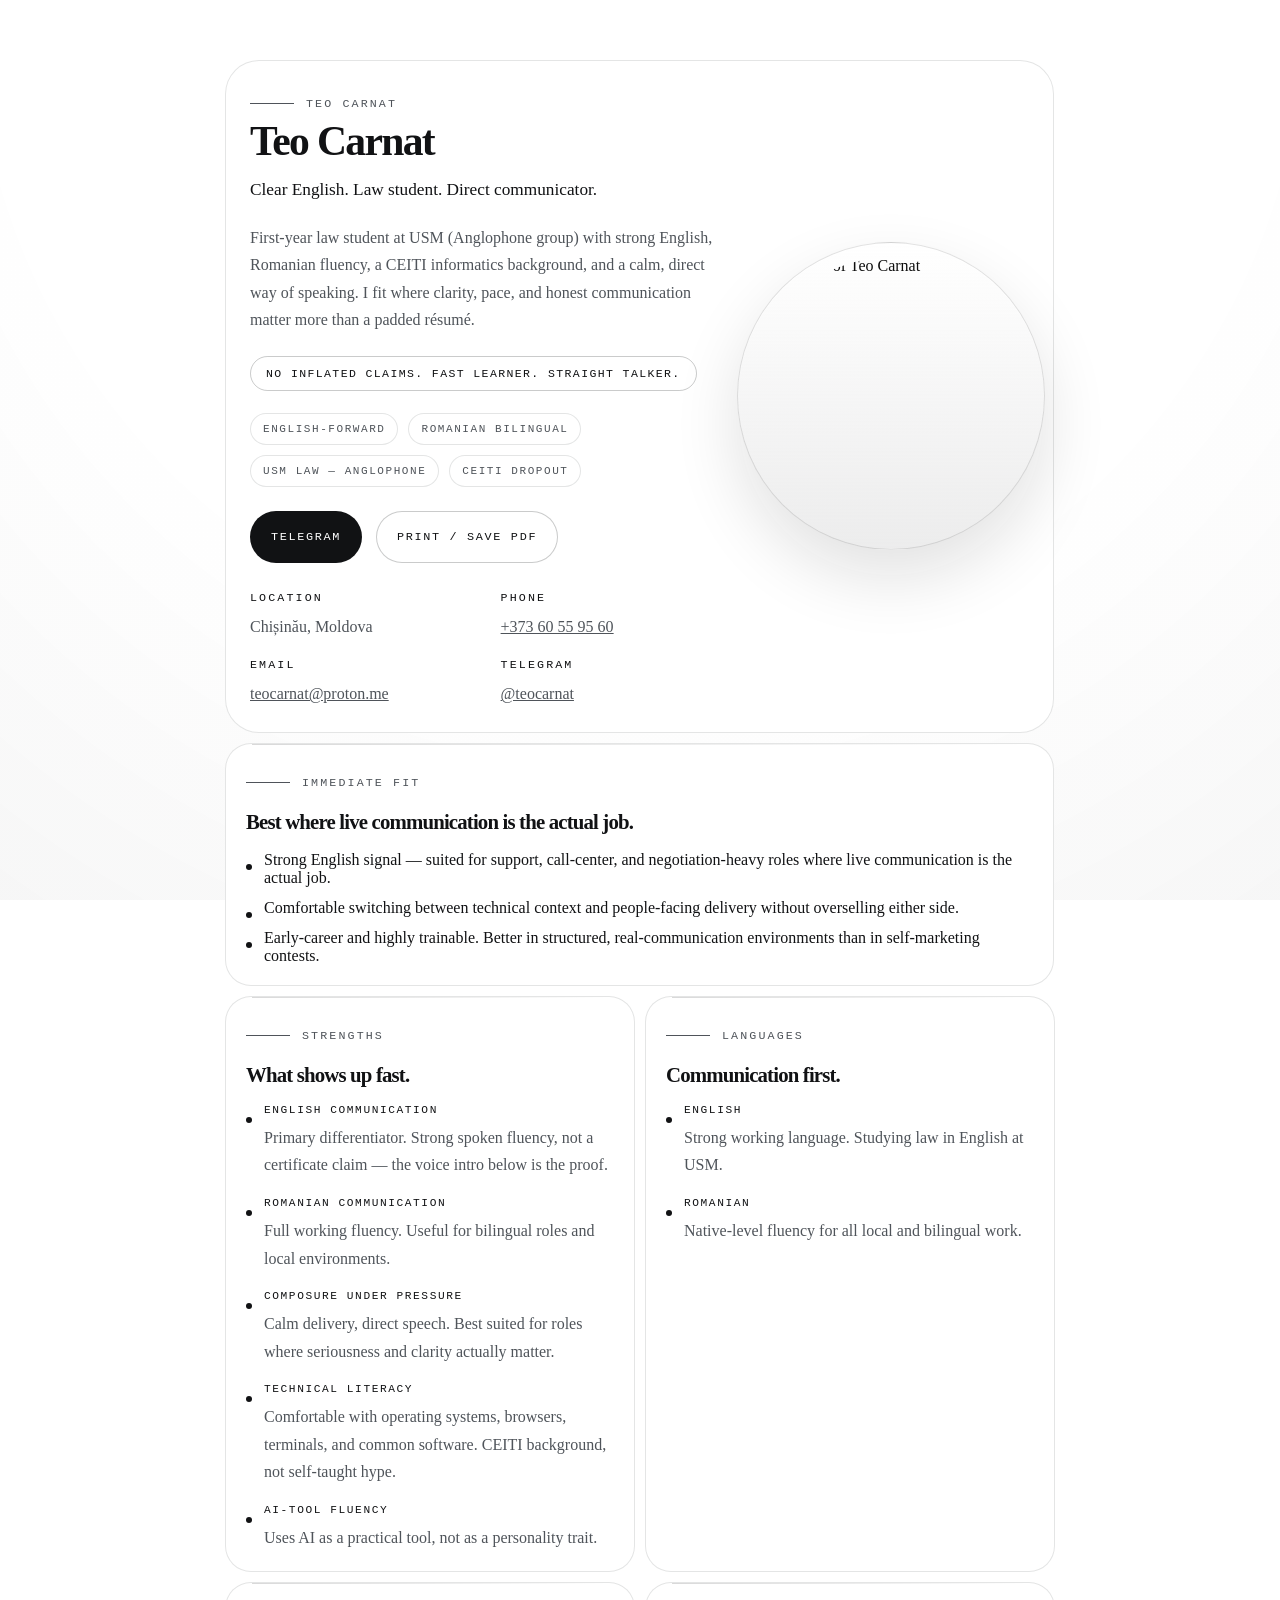
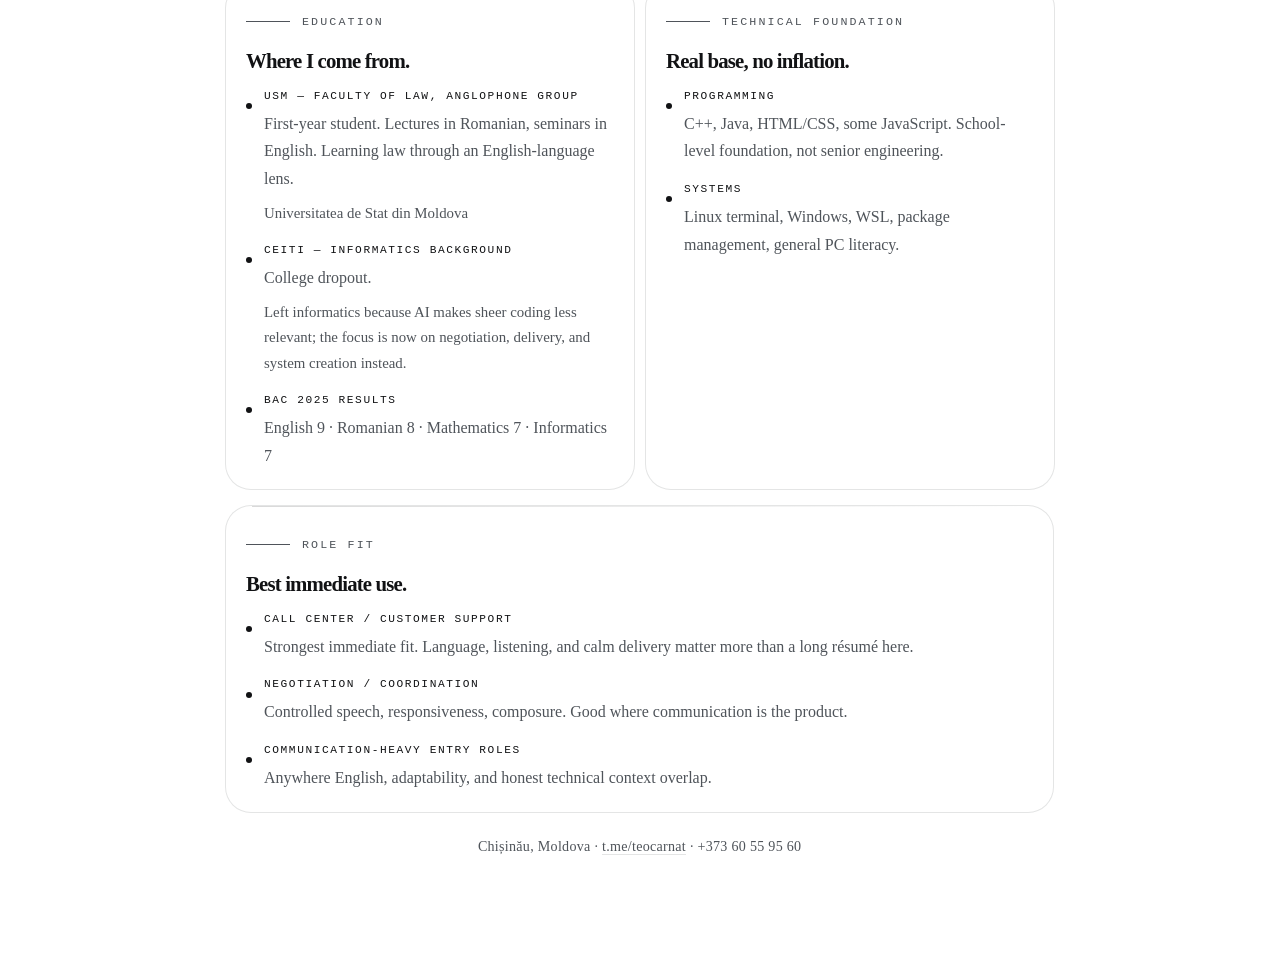
==== print/index.html @ 66cc6f79 "Add files via upload" ====
<!DOCTYPE html><html lang="en" class="print-root"> <head><meta charset="utf-8"><meta name="viewport" content="width=device-width, initial-scale=1"><title>Teo Carnat | Print CV</title><meta name="description" content="First-year law student at USM (Anglophone group) with strong English, Romanian fluency, a CEITI informatics background, and a calm, direct way of speaking. I fit where clarity, pace, and honest communication matter more than a padded résumé."><meta name="theme-color" content="#0d0d0f"><link rel="stylesheet" href="/_astro/profile.B4jNRT82.css"></head> <body class="print-mode">  <main class="page-shell page-shell-print"> <!-- ═══════════════════ HERO ═══════════════════ --> <section class="hero-card" data-reveal> <div class="hero-copy"> <p class="eyebrow">Teo Carnat</p> <h1>Teo Carnat</h1> <p class="hero-role">Clear English. Law student. Direct communicator.</p> <p class="hero-summary">First-year law student at USM (Anglophone group) with strong English, Romanian fluency, a CEITI informatics background, and a calm, direct way of speaking. I fit where clarity, pace, and honest communication matter more than a padded résumé.</p> <p class="attitude-line">No inflated claims. Fast learner. Straight talker.</p> <ul class="signal-strip" aria-label="Profile signals"> <li class="signal-chip">English-forward</li><li class="signal-chip">Romanian bilingual</li><li class="signal-chip">USM Law — Anglophone</li><li class="signal-chip">CEITI dropout</li> </ul> <div class="hero-actions no-print"> <a class="button button-solid" href="https://t.me/teocarnat" target="_blank" rel="noopener noreferrer">Telegram</a> <a class="button button-ghost" href="/print">Print / Save PDF</a> </div> <dl class="identity-grid"> <div> <dt>Location</dt> <dd>Chișinău, Moldova</dd> </div> <div> <dt>Phone</dt> <dd><a href="tel:+37360559560">+373 60 55 95 60</a></dd> </div> <div> <dt>Email</dt> <dd><a href="mailto:teocarnat@proton.me">teocarnat@proton.me</a></dd> </div> <div> <dt>Telegram</dt> <dd><a href="https://t.me/teocarnat" target="_blank" rel="noopener noreferrer">@teocarnat</a></dd> </div> </dl> </div> <div class="portrait-column"> <div class="portrait-ring"> <img src="" alt="Headshot of Teo Carnat" class="portrait-image"> </div> </div> </section> <!-- ═══════════════════ IMMEDIATE FIT ═══════════════════ --> <section class="panel-grid panel-grid-primary"> <article class="panel panel-wide" data-reveal> <p class="section-kicker">Immediate Fit</p> <h2>Best where live communication is the actual job.</h2> <ul class="bullet-list"> <li>Strong English signal — suited for support, call-center, and negotiation-heavy roles where live communication is the actual job.</li><li>Comfortable switching between technical context and people-facing delivery without overselling either side.</li><li>Early-career and highly trainable. Better in structured, real-communication environments than in self-marketing contests.</li> </ul> </article> </section> <!-- ═══════════════════ STRENGTHS + LANGUAGES ═══════════════════ --> <section class="panel-grid"> <article class="panel" data-reveal> <p class="section-kicker">Strengths</p> <h2>What shows up fast.</h2> <dl class="fact-list"> <div class="fact-item"> <dt>English communication</dt> <dd> Primary differentiator. Strong spoken fluency, not a certificate claim — the voice intro below is the proof.  </dd> </div><div class="fact-item"> <dt>Romanian communication</dt> <dd> Full working fluency. Useful for bilingual roles and local environments.  </dd> </div><div class="fact-item"> <dt>Composure under pressure</dt> <dd> Calm delivery, direct speech. Best suited for roles where seriousness and clarity actually matter.  </dd> </div><div class="fact-item"> <dt>Technical literacy</dt> <dd> Comfortable with operating systems, browsers, terminals, and common software. CEITI background, not self-taught hype.  </dd> </div><div class="fact-item"> <dt>AI-tool fluency</dt> <dd> Uses AI as a practical tool, not as a personality trait.  </dd> </div> </dl> </article> <article class="panel" data-reveal> <p class="section-kicker">Languages</p> <h2>Communication first.</h2> <dl class="fact-list"> <div class="fact-item"> <dt>English</dt> <dd>Strong working language. Studying law in English at USM.</dd> </div><div class="fact-item"> <dt>Romanian</dt> <dd>Native-level fluency for all local and bilingual work.</dd> </div> </dl> </article> </section> <!-- ═══════════════════ EDUCATION + TECHNICAL ═══════════════════ --> <section class="panel-grid"> <article class="panel" data-reveal> <p class="section-kicker">Education</p> <h2>Where I come from.</h2> <dl class="fact-list"> <div class="fact-item"> <dt>USM — Faculty of Law, Anglophone group</dt> <dd> First-year student. Lectures in Romanian, seminars in English. Learning law through an English-language lens. <span class="fact-note">Universitatea de Stat din Moldova</span> </dd> </div><div class="fact-item"> <dt>CEITI — Informatics background</dt> <dd> College dropout. <span class="fact-note">Left informatics because AI makes sheer coding less relevant; the focus is now on negotiation, delivery, and system creation instead.</span> </dd> </div><div class="fact-item"> <dt>BAC 2025 results</dt> <dd> English 9 · Romanian 8 · Mathematics 7 · Informatics 7  </dd> </div> </dl> </article> <article class="panel" data-reveal> <p class="section-kicker">Technical Foundation</p> <h2>Real base, no inflation.</h2> <dl class="fact-list"> <div class="fact-item"> <dt>Programming</dt> <dd>C++, Java, HTML/CSS, some JavaScript. School-level foundation, not senior engineering.</dd> </div><div class="fact-item"> <dt>Systems</dt> <dd>Linux terminal, Windows, WSL, package management, general PC literacy.</dd> </div> </dl> </article> </section> <!-- ═══════════════════ ROLE FIT ═══════════════════ --> <section class="panel panel-role-fit" data-reveal> <p class="section-kicker">Role Fit</p> <h2>Best immediate use.</h2> <dl class="fact-list fact-list-compact"> <div class="fact-item"> <dt>Call center / customer support</dt> <dd>Strongest immediate fit. Language, listening, and calm delivery matter more than a long résumé here.</dd> </div><div class="fact-item"> <dt>Negotiation / coordination</dt> <dd>Controlled speech, responsiveness, composure. Good where communication is the product.</dd> </div><div class="fact-item"> <dt>Communication-heavy entry roles</dt> <dd>Anywhere English, adaptability, and honest technical context overlap.</dd> </div> </dl> </section> <!-- ═══════════════════ FOOTER ═══════════════════ --> <footer class="footer-note" data-reveal> <p>Chișinău, Moldova · <a href="https://t.me/teocarnat">t.me/teocarnat</a> · +373 60 55 95 60</p> </footer> </main>    </body></html>
---- _astro/profile.B4jNRT82.css ----
:root{--paper: #f2f1ed;--paper-deep: #e4e2dc;--ink: #111214;--ink-soft: #4f545a;--line: rgba(17, 18, 20, .11);--line-strong: rgba(17, 18, 20, .22);--panel: rgba(255, 255, 255, .88);--shadow: 0 18px 46px rgba(17, 18, 20, .08);--radius-xl: 34px;--radius-lg: 26px;--radius-md: 18px;--content: 1120px}*{box-sizing:border-box}html{font-size:16px}body{margin:0;color:var(--ink);background:radial-gradient(circle at top left,rgba(255,255,255,.88),transparent 32%),linear-gradient(180deg,#fbfbfa 0%,var(--paper) 52%,var(--paper-deep) 100%);font-family:Iowan Old Style,Palatino Linotype,Book Antiqua,Georgia,serif}body:before{content:"";position:fixed;inset:0;pointer-events:none;background:linear-gradient(90deg,transparent 0%,transparent calc(100% - 1px),rgba(17,18,20,.035) 100%);background-size:72px 72px;opacity:.18}body:after{content:"";position:fixed;inset:0;pointer-events:none;background:radial-gradient(circle at 50% 0%,transparent 0%,transparent 58%,rgba(17,18,20,.035) 100%)}a{color:inherit}[data-reveal]{opacity:0;transform:translateY(32px);transition:opacity .6s cubic-bezier(.23,1,.32,1),transform .6s cubic-bezier(.23,1,.32,1);will-change:opacity,transform}[data-reveal].revealed{opacity:1;transform:translateY(0)}.print-mode [data-reveal],.page-shell-print [data-reveal]{opacity:1;transform:none;transition:none}.page-shell{position:relative;z-index:1;width:min(var(--content),calc(100vw - 36px));margin:0 auto;padding:42px 0 64px}.hero-card,.panel{background:var(--panel);border:1px solid var(--line);box-shadow:var(--shadow)}.hero-card{display:grid;grid-template-columns:minmax(0,1.4fr) minmax(260px,.8fr);gap:34px;padding:38px;border-radius:var(--radius-xl)}.hero-copy h1,.panel h2{margin:0;letter-spacing:-.04em}.hero-copy h1{font-size:clamp(3rem,6vw,5.4rem);line-height:.92;max-width:10ch}.hero-role{margin:16px 0 0;font-size:1.08rem;line-height:1.56;color:var(--ink);max-width:40rem}.hero-summary,.panel-copy,.fact-item dd,.footer-note,.identity-grid dd{color:var(--ink-soft);line-height:1.72}.hero-summary{margin:20px 0 0;font-size:1rem;max-width:43rem}.attitude-line,.eyebrow,.section-kicker,.identity-grid dt,.button,.contact-link,.fact-item dt{font-family:SFMono-Regular,Menlo,Consolas,monospace}.eyebrow,.section-kicker,.identity-grid dt{font-size:.73rem;text-transform:uppercase;letter-spacing:.18em}.eyebrow,.section-kicker{display:inline-flex;align-items:center;gap:12px;color:var(--ink-soft)}.eyebrow:before,.section-kicker:before{content:"";width:44px;height:1px;background:currentColor}.attitude-line{margin:22px 0 0;display:inline-block;padding:10px 15px;border-radius:999px;border:1px solid var(--line-strong);color:var(--ink);letter-spacing:.12em;text-transform:uppercase;font-size:.72rem}.signal-strip{display:flex;flex-wrap:wrap;gap:10px;margin:22px 0 0;padding:0;list-style:none}.signal-chip{padding:9px 12px;border-radius:999px;border:1px solid var(--line);background:#ffffffbd;font-family:SFMono-Regular,Menlo,Consolas,monospace;font-size:.69rem;letter-spacing:.14em;text-transform:uppercase;color:var(--ink-soft)}.hero-actions{display:flex;flex-wrap:wrap;gap:14px;margin-top:24px}.button{display:inline-flex;align-items:center;justify-content:center;min-height:52px;padding:0 20px;border-radius:999px;text-decoration:none;text-transform:uppercase;letter-spacing:.14em;font-size:.74rem;border:1px solid transparent;cursor:pointer;transition:transform .18s ease,background .18s ease,border-color .18s ease,color .18s ease}.button-solid{background:var(--ink);color:#fff}.button-ghost{border:1px solid var(--line-strong);background:#fff9}.button:hover{transform:translateY(-1px)}.button:disabled{opacity:.45;cursor:not-allowed;transform:none}.identity-grid{display:grid;grid-template-columns:repeat(2,minmax(0,1fr));gap:18px;margin:28px 0 0}.identity-grid dd{margin:8px 0 0}.portrait-column{display:flex;flex-direction:column;align-items:center;justify-content:center;gap:20px}.portrait-ring{width:min(308px,74vw);aspect-ratio:1;padding:14px;border-radius:50%;background:linear-gradient(180deg,#ffffffeb,#11121414);border:1px solid rgba(17,18,20,.12);box-shadow:0 28px 66px #1112141f,inset 0 1px #ffffffb3}.portrait-image{width:100%;height:100%;object-fit:cover;border-radius:50%;display:block;filter:grayscale(1) contrast(1.04)}.vp{display:flex;flex-direction:column;align-items:center;gap:18px;width:100%}.vp-portrait-wrap{position:relative;display:flex;align-items:center;justify-content:center}.vp-holo-ring{position:absolute;border-radius:50%;border:1.5px solid rgba(17,18,20,.06);pointer-events:none;opacity:0;transition:opacity .4s ease}.vp-holo-ring--1{width:calc(100% + 28px);height:calc(100% + 28px)}.vp-holo-ring--2{width:calc(100% + 54px);height:calc(100% + 54px)}.vp--playing .vp-holo-ring{opacity:1;border-color:#1112141f;transition:opacity .08s ease,transform .08s ease}.vp-play-btn{position:absolute;inset:0;border-radius:50%;border:none;background:#11121459;color:#fff;display:flex;align-items:center;justify-content:center;cursor:pointer;transition:background .25s ease,opacity .25s ease;z-index:2}.vp-play-btn:hover{background:#11121480}.vp--playing .vp-play-btn{background:#11121440;opacity:1}.vp--playing .vp-play-btn:hover{opacity:1;background:#11121473}.vp-lyrics-panel{width:100%;max-width:340px;background:#111214;border-radius:var(--radius-md);overflow:hidden;max-height:0;opacity:0;transition:max-height .6s cubic-bezier(.23,1,.32,1),opacity .5s ease}.vp-lyrics-panel--visible{max-height:650px;opacity:1}.vp-lyrics-viewport{max-height:200px;overflow-y:auto;padding:28px 22px 16px;scroll-behavior:smooth;-ms-overflow-style:none;scrollbar-width:none}.vp-lyrics-viewport::-webkit-scrollbar{display:none}.vp-line{margin:0;padding:5px 0;font-size:.92rem;line-height:1.6;color:#ffffff26;text-align:center;transition:color .35s ease,filter .35s ease,transform .35s ease;filter:blur(2.5px)}.vp-line--active{color:#fffffff7;filter:blur(0);transform:scale(1.04)}.vp-line--near{color:#ffffff73;filter:blur(1px)}.vp-line--far{color:#ffffff38;filter:blur(1.8px)}.vp-controls{padding:0 22px 16px}.vp-progress-track{width:100%;height:3px;background:#ffffff1f;border-radius:2px;cursor:pointer;overflow:hidden}.vp-progress-fill{height:100%;width:0%;background:#fff9;border-radius:2px;transition:width .15s linear}.vp-time{display:block;margin-top:8px;font-family:SFMono-Regular,Menlo,Consolas,monospace;font-size:.62rem;letter-spacing:.1em;color:#ffffff59;text-align:center}.vp-print-placeholder{width:100%;margin-top:14px}.vp-print-inner{background:#18191c;border-radius:var(--radius-md);padding:20px;text-align:center}.vp-print-icon{font-size:1.6rem;display:block;margin-bottom:6px}.vp-print-text{margin:0;font-size:.82rem;line-height:1.6;color:#ffffff8c;font-family:SFMono-Regular,Menlo,Consolas,monospace;letter-spacing:.06em}.panel-grid{display:grid;grid-template-columns:repeat(2,minmax(0,1fr));gap:14px;margin-top:14px}.panel-grid-primary{margin-top:22px}.panel-wide{grid-column:1 / -1}.panel{padding:26px;border-radius:var(--radius-lg);position:relative}.panel-role-fit{margin-top:14px;margin-bottom:22px}.panel:before{content:"";position:absolute;top:0;left:26px;right:26px;height:1px;background:linear-gradient(90deg,#11121429,#11121400)}.panel h2{margin-top:10px;font-size:clamp(1.4rem,2.3vw,2rem);line-height:1.04}.bullet-list,.fact-list{margin:18px 0 0;padding:0;list-style:none}.bullet-list{display:grid;gap:12px}.bullet-list li,.fact-item{position:relative;padding-left:18px}.bullet-list li:before,.fact-item:before{content:"";position:absolute;left:0;top:.82em;width:6px;height:6px;border-radius:50%;background:var(--ink)}.fact-list{display:grid;gap:18px}.fact-item dt{color:var(--ink);letter-spacing:.14em;text-transform:uppercase;font-size:.7rem}.fact-item dd{margin:8px 0 0}.fact-note{display:block;margin-top:8px;font-size:.93rem}.contact-link{display:inline-block;margin-top:18px;font-size:.95rem;letter-spacing:.12em;text-transform:uppercase;text-decoration:none;border-bottom:1px solid var(--line-strong);padding-bottom:6px}.footer-note{margin-top:18px;padding:0 4px;font-size:.88rem;color:var(--ink-soft);text-align:center;letter-spacing:.02em}.footer-note a{text-decoration:none;border-bottom:1px solid var(--line)}.footer-note a:hover{border-color:var(--ink)}.print-root body,.print-mode{background:#fff}.print-mode:before{display:none}.page-shell-print{width:min(920px,100%);padding:16mm 12mm 18mm}.print-mode .hero-card,.print-mode .panel{box-shadow:none;background:#fff}.print-mode .hero-card{gap:20px;padding:24px}.print-mode .panel{padding:20px}.print-mode .hero-copy h1{font-size:2.6rem}.print-mode .panel h2{font-size:1.3rem}.print-mode .panel-grid{gap:10px;margin-top:10px}@media(max-width:900px){.hero-card,.panel-grid,.identity-grid{grid-template-columns:1fr}.portrait-column{order:-1}.portrait-ring{width:min(220px,60vw)}}@media(max-width:640px){.page-shell{width:min(var(--content),calc(100vw - 22px));padding:20px 0 32px}.hero-card,.panel{padding:20px}.hero-copy h1{max-width:none}.button,.signal-chip{width:100%}}@media print{.no-print{display:none!important}[data-reveal]{opacity:1!important;transform:none!important;transition:none!important}body{background:#fff!important}body:before{display:none!important}body:after{display:none!important}.page-shell{width:100%;padding:0}.hero-card,.panel{box-shadow:none!important;background:#fff!important;break-inside:avoid}.hero-card{gap:16px;padding:20px}.hero-copy h1{font-size:2.4rem}.panel h2{font-size:1.2rem}.panel-grid{gap:10px;margin-top:10px}.vp{display:none!important}.vp-print-placeholder{break-inside:avoid}}
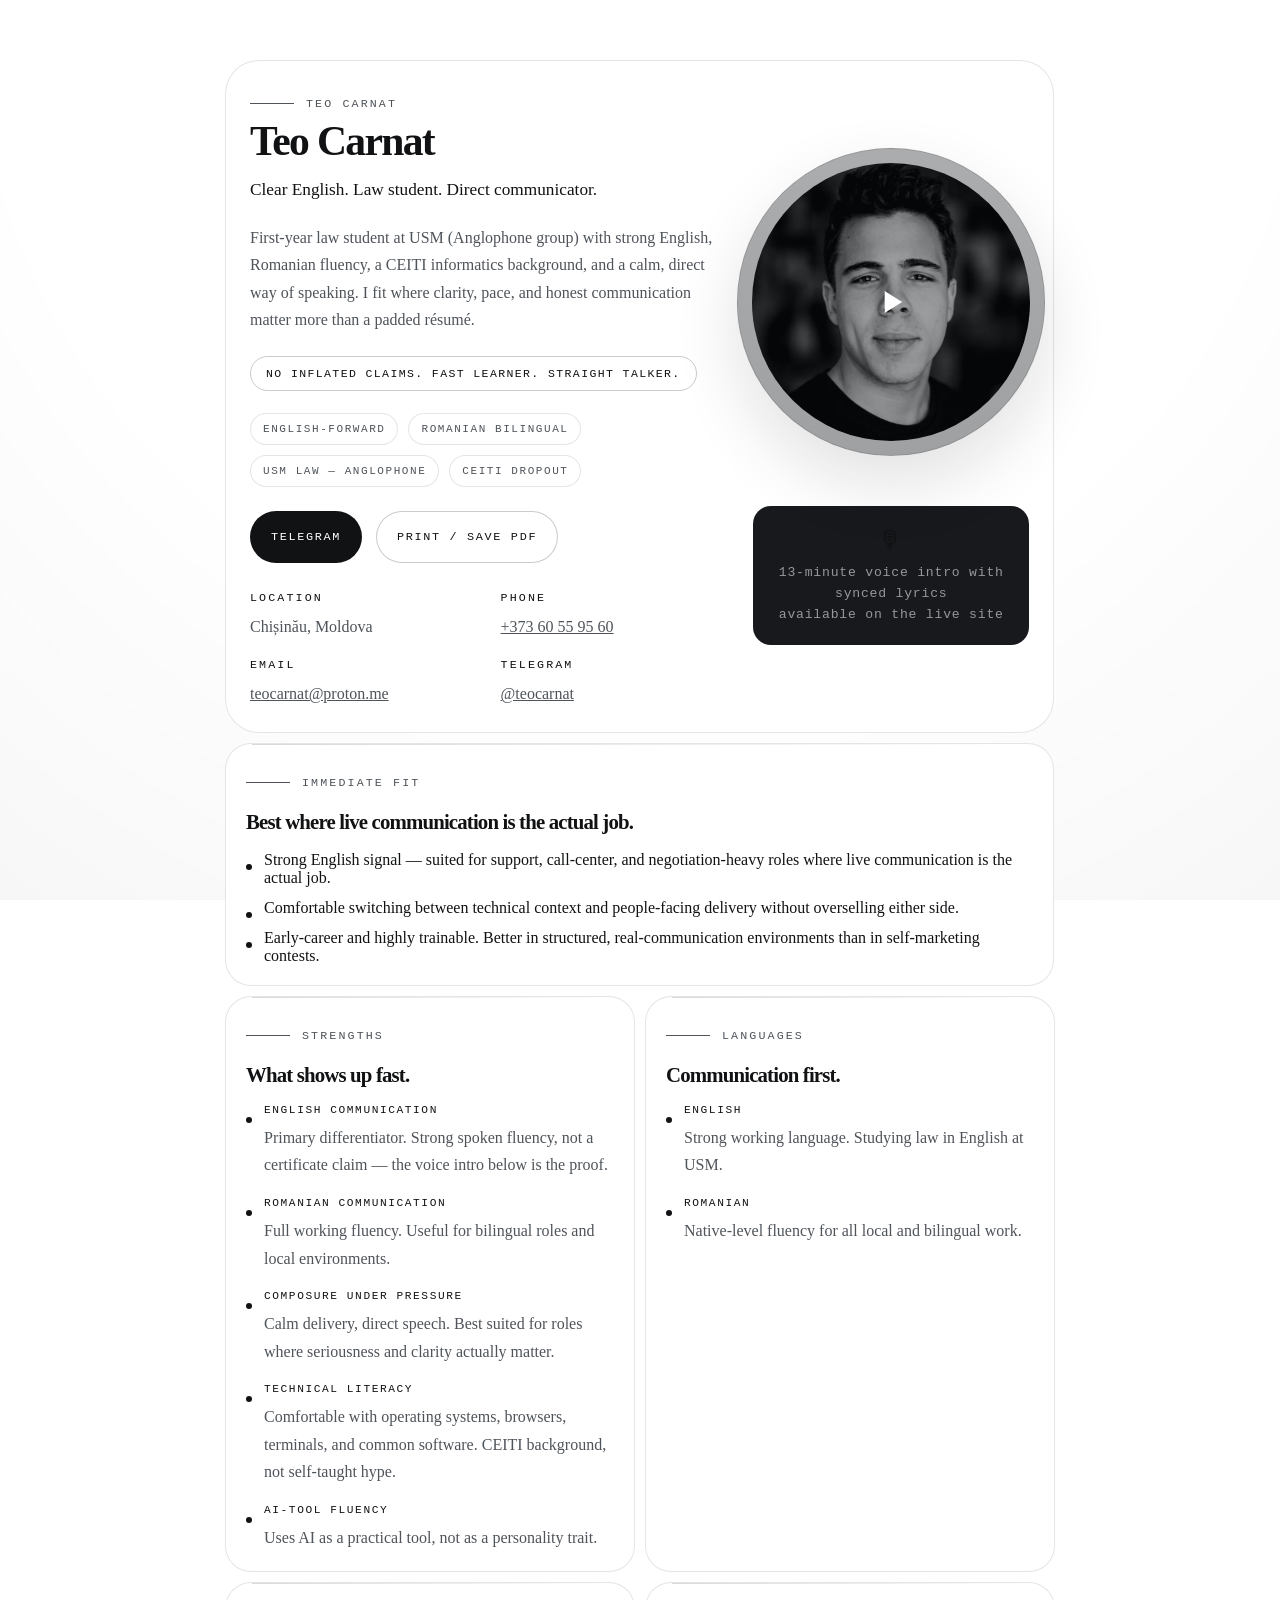
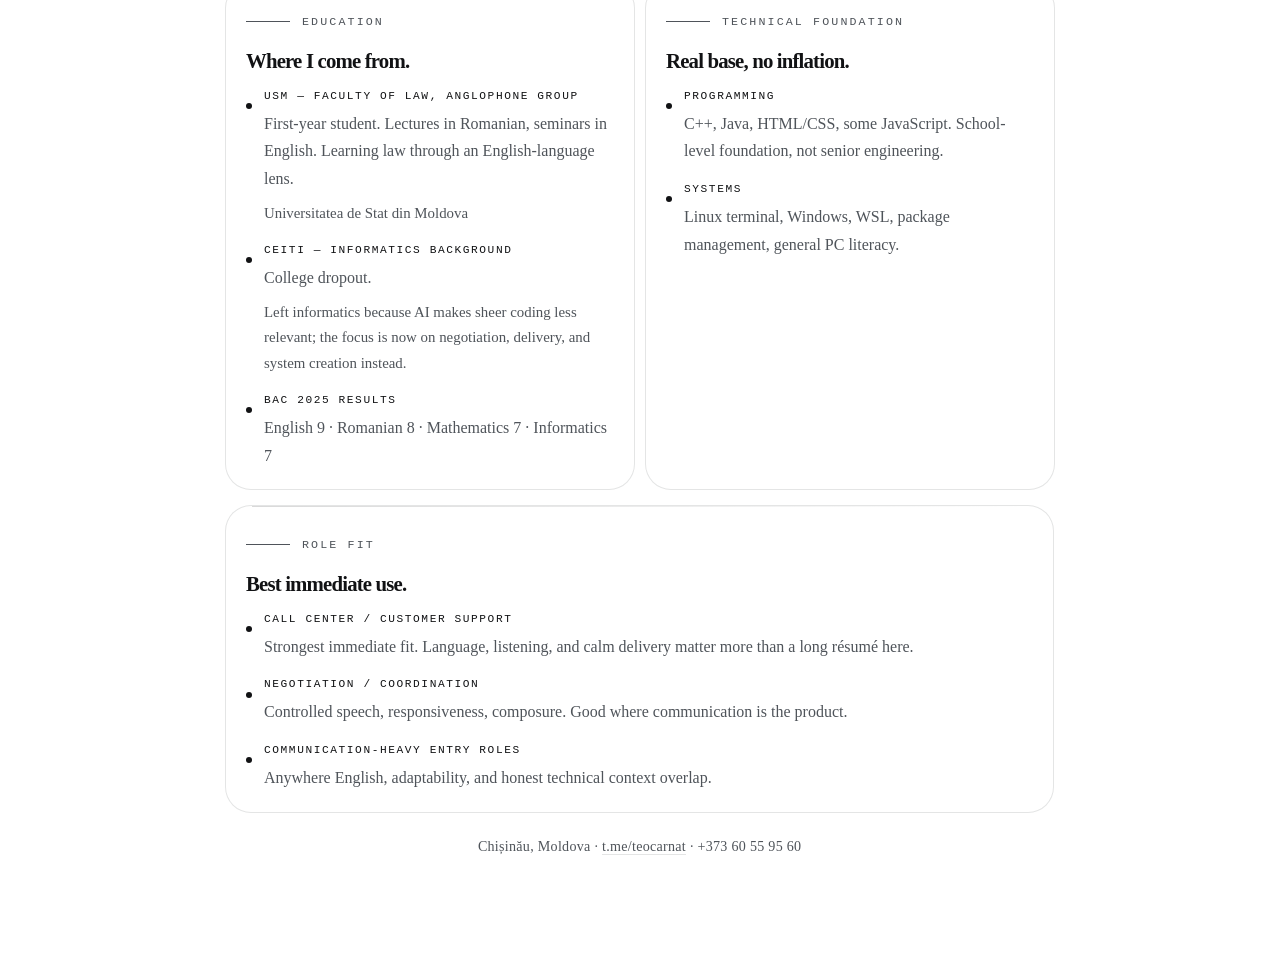
==== commit fd415e36: "Add files via upload" ====
--- a/print/index.html
+++ b/print/index.html
@@ -1 +1 @@
-<!DOCTYPE html><html lang="en" class="print-root"> <head><meta charset="utf-8"><meta name="viewport" content="width=device-width, initial-scale=1"><title>Teo Carnat | Print CV</title><meta name="description" content="First-year law student at USM (Anglophone group) with strong English, Romanian fluency, a CEITI informatics background, and a calm, direct way of speaking. I fit where clarity, pace, and honest communication matter more than a padded résumé."><meta name="theme-color" content="#0d0d0f"><link rel="stylesheet" href="/_astro/profile.B4jNRT82.css"></head> <body class="print-mode">  <main class="page-shell page-shell-print"> <!-- ═══════════════════ HERO ═══════════════════ --> <section class="hero-card" data-reveal> <div class="hero-copy"> <p class="eyebrow">Teo Carnat</p> <h1>Teo Carnat</h1> <p class="hero-role">Clear English. Law student. Direct communicator.</p> <p class="hero-summary">First-year law student at USM (Anglophone group) with strong English, Romanian fluency, a CEITI informatics background, and a calm, direct way of speaking. I fit where clarity, pace, and honest communication matter more than a padded résumé.</p> <p class="attitude-line">No inflated claims. Fast learner. Straight talker.</p> <ul class="signal-strip" aria-label="Profile signals"> <li class="signal-chip">English-forward</li><li class="signal-chip">Romanian bilingual</li><li class="signal-chip">USM Law — Anglophone</li><li class="signal-chip">CEITI dropout</li> </ul> <div class="hero-actions no-print"> <a class="button button-solid" href="https://t.me/teocarnat" target="_blank" rel="noopener noreferrer">Telegram</a> <a class="button button-ghost" href="/print">Print / Save PDF</a> </div> <dl class="identity-grid"> <div> <dt>Location</dt> <dd>Chișinău, Moldova</dd> </div> <div> <dt>Phone</dt> <dd><a href="tel:+37360559560">+373 60 55 95 60</a></dd> </div> <div> <dt>Email</dt> <dd><a href="mailto:teocarnat@proton.me">teocarnat@proton.me</a></dd> </div> <div> <dt>Telegram</dt> <dd><a href="https://t.me/teocarnat" target="_blank" rel="noopener noreferrer">@teocarnat</a></dd> </div> </dl> </div> <div class="portrait-column"> <div class="portrait-ring"> <img src="" alt="Headshot of Teo Carnat" class="portrait-image"> </div> </div> </section> <!-- ═══════════════════ IMMEDIATE FIT ═══════════════════ --> <section class="panel-grid panel-grid-primary"> <article class="panel panel-wide" data-reveal> <p class="section-kicker">Immediate Fit</p> <h2>Best where live communication is the actual job.</h2> <ul class="bullet-list"> <li>Strong English signal — suited for support, call-center, and negotiation-heavy roles where live communication is the actual job.</li><li>Comfortable switching between technical context and people-facing delivery without overselling either side.</li><li>Early-career and highly trainable. Better in structured, real-communication environments than in self-marketing contests.</li> </ul> </article> </section> <!-- ═══════════════════ STRENGTHS + LANGUAGES ═══════════════════ --> <section class="panel-grid"> <article class="panel" data-reveal> <p class="section-kicker">Strengths</p> <h2>What shows up fast.</h2> <dl class="fact-list"> <div class="fact-item"> <dt>English communication</dt> <dd> Primary differentiator. Strong spoken fluency, not a certificate claim — the voice intro below is the proof.  </dd> </div><div class="fact-item"> <dt>Romanian communication</dt> <dd> Full working fluency. Useful for bilingual roles and local environments.  </dd> </div><div class="fact-item"> <dt>Composure under pressure</dt> <dd> Calm delivery, direct speech. Best suited for roles where seriousness and clarity actually matter.  </dd> </div><div class="fact-item"> <dt>Technical literacy</dt> <dd> Comfortable with operating systems, browsers, terminals, and common software. CEITI background, not self-taught hype.  </dd> </div><div class="fact-item"> <dt>AI-tool fluency</dt> <dd> Uses AI as a practical tool, not as a personality trait.  </dd> </div> </dl> </article> <article class="panel" data-reveal> <p class="section-kicker">Languages</p> <h2>Communication first.</h2> <dl class="fact-list"> <div class="fact-item"> <dt>English</dt> <dd>Strong working language. Studying law in English at USM.</dd> </div><div class="fact-item"> <dt>Romanian</dt> <dd>Native-level fluency for all local and bilingual work.</dd> </div> </dl> </article> </section> <!-- ═══════════════════ EDUCATION + TECHNICAL ═══════════════════ --> <section class="panel-grid"> <article class="panel" data-reveal> <p class="section-kicker">Education</p> <h2>Where I come from.</h2> <dl class="fact-list"> <div class="fact-item"> <dt>USM — Faculty of Law, Anglophone group</dt> <dd> First-year student. Lectures in Romanian, seminars in English. Learning law through an English-language lens. <span class="fact-note">Universitatea de Stat din Moldova</span> </dd> </div><div class="fact-item"> <dt>CEITI — Informatics background</dt> <dd> College dropout. <span class="fact-note">Left informatics because AI makes sheer coding less relevant; the focus is now on negotiation, delivery, and system creation instead.</span> </dd> </div><div class="fact-item"> <dt>BAC 2025 results</dt> <dd> English 9 · Romanian 8 · Mathematics 7 · Informatics 7  </dd> </div> </dl> </article> <article class="panel" data-reveal> <p class="section-kicker">Technical Foundation</p> <h2>Real base, no inflation.</h2> <dl class="fact-list"> <div class="fact-item"> <dt>Programming</dt> <dd>C++, Java, HTML/CSS, some JavaScript. School-level foundation, not senior engineering.</dd> </div><div class="fact-item"> <dt>Systems</dt> <dd>Linux terminal, Windows, WSL, package management, general PC literacy.</dd> </div> </dl> </article> </section> <!-- ═══════════════════ ROLE FIT ═══════════════════ --> <section class="panel panel-role-fit" data-reveal> <p class="section-kicker">Role Fit</p> <h2>Best immediate use.</h2> <dl class="fact-list fact-list-compact"> <div class="fact-item"> <dt>Call center / customer support</dt> <dd>Strongest immediate fit. Language, listening, and calm delivery matter more than a long résumé here.</dd> </div><div class="fact-item"> <dt>Negotiation / coordination</dt> <dd>Controlled speech, responsiveness, composure. Good where communication is the product.</dd> </div><div class="fact-item"> <dt>Communication-heavy entry roles</dt> <dd>Anywhere English, adaptability, and honest technical context overlap.</dd> </div> </dl> </section> <!-- ═══════════════════ FOOTER ═══════════════════ --> <footer class="footer-note" data-reveal> <p>Chișinău, Moldova · <a href="https://t.me/teocarnat">t.me/teocarnat</a> · +373 60 55 95 60</p> </footer> </main>    </body></html>+<!DOCTYPE html><html lang="en" class="print-root"> <head><meta charset="utf-8"><meta name="viewport" content="width=device-width, initial-scale=1"><title>Teo Carnat | Print CV</title><meta name="description" content="First-year law student at USM (Anglophone group) with strong English, Romanian fluency, a CEITI informatics background, and a calm, direct way of speaking. I fit where clarity, pace, and honest communication matter more than a padded résumé."><meta name="theme-color" content="#0d0d0f"><link rel="stylesheet" href="/_astro/profile.CVX9YfeO.css"></head> <body class="print-mode">  <main class="page-shell page-shell-print"> <!-- ═══════════════════ HERO ═══════════════════ --> <section class="hero-card" data-reveal> <div class="hero-copy"> <p class="eyebrow">Teo Carnat</p> <h1>Teo Carnat</h1> <p class="hero-role">Clear English. Law student. Direct communicator.</p> <p class="hero-summary">First-year law student at USM (Anglophone group) with strong English, Romanian fluency, a CEITI informatics background, and a calm, direct way of speaking. I fit where clarity, pace, and honest communication matter more than a padded résumé.</p> <p class="attitude-line">No inflated claims. Fast learner. Straight talker.</p> <ul class="signal-strip" aria-label="Profile signals"> <li class="signal-chip">English-forward</li><li class="signal-chip">Romanian bilingual</li><li class="signal-chip">USM Law — Anglophone</li><li class="signal-chip">CEITI dropout</li> </ul> <div class="hero-actions no-print"> <a class="button button-solid" href="https://t.me/teocarnat" target="_blank" rel="noopener noreferrer">Telegram</a> <a class="button button-ghost" href="/print">Print / Save PDF</a> </div> <dl class="identity-grid"> <div> <dt>Location</dt> <dd>Chișinău, Moldova</dd> </div> <div> <dt>Phone</dt> <dd><a href="tel:+37360559560">+373 60 55 95 60</a></dd> </div> <div> <dt>Email</dt> <dd><a href="mailto:teocarnat@proton.me">teocarnat@proton.me</a></dd> </div> <div> <dt>Telegram</dt> <dd><a href="https://t.me/teocarnat" target="_blank" rel="noopener noreferrer">@teocarnat</a></dd> </div> </dl> </div> <div class="portrait-column"> <div class="vp" id="voice-player"> <div class="vp-portrait-wrap">  <div class="vp-holo-ring vp-holo-ring--1 no-print" aria-hidden="true"></div> <div class="vp-holo-ring vp-holo-ring--2 no-print" aria-hidden="true"></div> <div class="portrait-ring"> <img src="/_astro/cv-portrait.CqBmsdNZ.webp" alt="Headshot of Teo Carnat" class="portrait-image" id="vp-portrait"> </div>  <button class="vp-play-btn no-print" id="vp-play-btn" aria-label="Play voice intro" type="button"> <svg class="vp-play-icon" viewBox="0 0 24 24" fill="currentColor" width="38" height="38"> <path d="M8 5v14l11-7z"></path> </svg> <svg class="vp-pause-icon" viewBox="0 0 24 24" fill="currentColor" width="38" height="38" style="display:none"> <path d="M6 19h4V5H6v14zm8-14v14h4V5h-4z"></path> </svg> </button> </div>  <div class="vp-lyrics-panel no-print" id="vp-lyrics-panel"> <div class="vp-lyrics-viewport" id="vp-lyrics-viewport"> <p class="vp-line" data-index="0">Hi, my name is Teo, and one of my most impressive</p><p class="vp-line" data-index="1">to talk pretty clear English.</p><p class="vp-line" data-index="2">On top of that, I&#39;ve been obsessed with artificial intelligence for the past</p><p class="vp-line" data-index="3">four years, and honestly, I&#39;m really impressed just how far it&#39;s gotten.</p><p class="vp-line" data-index="4">It&#39;s gotten so bad and to the point that I quit college early on,</p><p class="vp-line" data-index="5">simply because I thought that.</p><p class="vp-line" data-index="6">It&#39;s just not worth pursuing.</p><p class="vp-line" data-index="7">It&#39;s not worth pursuing a career in informatics.</p><p class="vp-line" data-index="8">Artificial intelligence pretty much stole my dream of programming besides talking</p><p class="vp-line" data-index="9">to people and being able to negotiate.</p><p class="vp-line" data-index="10">What I&#39;m capable of doing is, using artificial intelligence in order</p><p class="vp-line" data-index="11">to create autonomous systems that do things for you automatically so</p><p class="vp-line" data-index="12">that you don&#39;t, won&#39;t have to do it.</p><p class="vp-line" data-index="13">Via the manual route.</p><p class="vp-line" data-index="14">Nowadays, what matters more than anything else, in my opinion, is delivery</p><p class="vp-line" data-index="15">quality doesn&#39;t matter anymore due to the rise of artificial intelligence.</p><p class="vp-line" data-index="16">But what matters is how you send the message.</p><p class="vp-line" data-index="17">I might not be a genius, but what I can promise you is.</p><p class="vp-line" data-index="18">Simply a guy that&#39;s young and that can learn fast.</p><p class="vp-line" data-index="19">I don&#39;t learn fast because I was born this way.</p><p class="vp-line" data-index="20">I learn fast because artificial intelligence cuts the hurdles of</p><p class="vp-line" data-index="21">learning by feeding it, I guess everything about your company.</p><p class="vp-line" data-index="22">So let&#39;s say you have a company about,</p><p class="vp-line" data-index="23">tourism, right? So what do you do?</p><p class="vp-line" data-index="24">You take. The track record of the whole company, its employees, the type</p><p class="vp-line" data-index="25">of customers that they have.</p><p class="vp-line" data-index="26">And what I, what you can do is something very interesting.</p><p class="vp-line" data-index="27">You can record every call that you have with a customer and then transcribe that</p><p class="vp-line" data-index="28">audio call into, let&#39;s say text, right?</p><p class="vp-line" data-index="29">Let&#39;s say you   a conversation with somebody, with one</p><p class="vp-line" data-index="30">of your customers, right?</p><p class="vp-line" data-index="31">And. It&#39;s about visiting Cricova,</p><p class="vp-line" data-index="32">right? Maybe he likes wine and the tourist comes over and let&#39;s just say that</p><p class="vp-line" data-index="33">you don&#39;t know a lot about tourism.</p><p class="vp-line" data-index="34">It&#39;s your first day as an employee, so what do you do?</p><p class="vp-line" data-index="35">The customer needs an answer right away.</p><p class="vp-line" data-index="36">But you, it&#39;s a first day, so you don&#39;t know what to say.</p><p class="vp-line" data-index="37">So you&#39;re pretty much useless.</p><p class="vp-line" data-index="38">Even if you have the most beautiful cadence you won&#39;t be</p><p class="vp-line" data-index="39">able to help &#39;em with anything.</p><p class="vp-line" data-index="40">And this is where artificial intelligence can literally help people that are</p><p class="vp-line" data-index="41">pretty much newbies to be pretty useful.</p><p class="vp-line" data-index="42">And only they have to do is use their voice in a pretty.</p><p class="vp-line" data-index="43">Smart matter. What do I mean by bad?</p><p class="vp-line" data-index="44">By that I mean we can have an AI model.</p><p class="vp-line" data-index="45">Listen to the conversation that you have with your customer and then</p><p class="vp-line" data-index="46">in the background on your laptop to give you suggestions of what</p><p class="vp-line" data-index="47">you could tell the the customer.</p><p class="vp-line" data-index="48">What do I mean by it?</p><p class="vp-line" data-index="49">Let&#39;s say you have a program, like I created this interesting</p><p class="vp-line" data-index="50">program in my MacBook.</p><p class="vp-line" data-index="51">It listens to the conversation that you have with anybody.</p><p class="vp-line" data-index="52">Like I could be having a conversation with my grandpa and</p><p class="vp-line" data-index="53">I&#39;m not the only one listening.</p><p class="vp-line" data-index="54">The artificial intelligence the AI model is also listening to</p><p class="vp-line" data-index="55">the conversation and it&#39;s giving.</p><p class="vp-line" data-index="56">In real time suggestions of what I could say and of what he could also say, right?</p><p class="vp-line" data-index="57">It&#39;s kinda like a third person and everybody, every customer can have this</p><p class="vp-line" data-index="58">third person in their company that pretty much knows everything about your company,</p><p class="vp-line" data-index="59">what you can do and what you can&#39;t do.</p><p class="vp-line" data-index="60">And this is how you can pretty much limit.</p><p class="vp-line" data-index="61">Customer service problems.</p><p class="vp-line" data-index="62">If you can&#39;t make mistakes, because artificial intelligence or AI models</p><p class="vp-line" data-index="63">nowadays are really advanced, all you have to do is just create that</p><p class="vp-line" data-index="64">third person that listens to every single one of your customer calls.</p><p class="vp-line" data-index="65">And give you answers in the background.</p><p class="vp-line" data-index="66">Now, you could just not employ me.</p><p class="vp-line" data-index="67">What you could just straight up, just not employ me and straight up use an AI model</p><p class="vp-line" data-index="68">for every single customer that you make.</p><p class="vp-line" data-index="69">But unfortunately, artificial intelligence models are not there yet.</p><p class="vp-line" data-index="70">They don&#39;t sound real enough, they&#39;re not fast enough, they don&#39;t think fast enough.</p><p class="vp-line" data-index="71">But what they can do is give you answers via text fast enough</p><p class="vp-line" data-index="72">for you to read and to answer.</p><p class="vp-line" data-index="73">Unfortunately, I do believe that eventually as artificial intelligence</p><p class="vp-line" data-index="74">gets better at negotiating and gets better at being human right,</p><p class="vp-line" data-index="75">being a good customer, being a good negotiator is not about being polite.</p><p class="vp-line" data-index="76">It&#39;s not about going on your knees, but it&#39;s about being human.</p><p class="vp-line" data-index="77">And this is the part that artificial intelligence, I do believe, has a lot.</p><p class="vp-line" data-index="78">To work on being human.</p><p class="vp-line" data-index="79">It can be perfect.</p><p class="vp-line" data-index="80">It can give you the perfect strategy at the right time, but to deliver it</p><p class="vp-line" data-index="81">in a human way, that&#39;s something that artificial intelligence lacks fully.</p><p class="vp-line" data-index="82">You can get pretty close, but not close enough.</p><p class="vp-line" data-index="83">Anyway, I&#39;m done yapping.</p><p class="vp-line" data-index="84">I want to talk a little bit about my experience and why you should hire me.</p><p class="vp-line" data-index="85">First of all, I am bilingual, or at least I think that I&#39;m bilingual.</p><p class="vp-line" data-index="86">Unfortunately, I don&#39;t necessarily have any, Cambridge certification</p><p class="vp-line" data-index="87">to prove my English level, but I&#39;m sure you can hear me.</p><p class="vp-line" data-index="88">I don&#39;t need a document to prove my skills. Sunt născut în Chișinău, așa că e normal că știu și româna.</p><p class="vp-line" data-index="89">Я знаю чуть-чуть русский, я понимаю русский, но говорю только чуть-чуть. I chose to study law.</p><p class="vp-line" data-index="90">that is the thing that I chose.</p><p class="vp-line" data-index="91">That&#39;s the discipline that I chose.</p><p class="vp-line" data-index="92">It&#39;s the only alternative that I could find to programming.</p><p class="vp-line" data-index="93">Why? I don&#39;t really necessarily wanna be a lawyer or a judge, or I don&#39;t necessarily</p><p class="vp-line" data-index="94">wanna work in the public space, but I do believe, and this is important.</p><p class="vp-line" data-index="95">I do believe that learning about law is not necessarily learning about how</p><p class="vp-line" data-index="96">to be a lawyer and how to get a job, but it&#39;s mostly about learning about</p><p class="vp-line" data-index="97">how society works, how humans work.</p><p class="vp-line" data-index="98">Law has been around for 2000 years.</p><p class="vp-line" data-index="99">The Romans birthed out of nowhere.</p><p class="vp-line" data-index="100">The Romans 2000 years ago needed a system in order to literally</p><p class="vp-line" data-index="101">keep intact, a ginormous empire.</p><p class="vp-line" data-index="102">And those ideas, those, the genius of the Romans, they&#39;re the ones that</p><p class="vp-line" data-index="103">created the very system that we have.</p><p class="vp-line" data-index="104">Now. Without them, we wouldn&#39;t even, I mean without them.</p><p class="vp-line" data-index="105">Sure. I&#39;m sure somebody would&#39;ve found a way to structure society in such a</p><p class="vp-line" data-index="106">way that it would thrive, and instead of us killing each other over a</p><p class="vp-line" data-index="107">piece of meat we can share, have a language, and have a language in it</p><p class="vp-line" data-index="108">instead of killing the other person.</p><p class="vp-line" data-index="109">For the cow, we can negotiate.</p><p class="vp-line" data-index="110">Let&#39;s say I give you money or I can give you my I can give you</p><p class="vp-line" data-index="111">bread, then you&#39;re gonna gimme a piece of meat, or vice versa.</p><p class="vp-line" data-index="112">It&#39;s not that, and that&#39;s why I went to law.</p><p class="vp-line" data-index="113">It feels pretty contradictory, right?</p><p class="vp-line" data-index="114">My whole life I was almost obsessed with computers.</p><p class="vp-line" data-index="115">Programming languages, creating my own world, right?</p><p class="vp-line" data-index="116">But then as I got later in my later stages of puberty, I got more obsessed</p><p class="vp-line" data-index="117">with learning about the human mind philosophy, Plato and Aristotle, and</p><p class="vp-line" data-index="118">also just how humans work, psychology.</p><p class="vp-line" data-index="119">And I do believe that those are far more important to know</p><p class="vp-line" data-index="120">in life than anything else.</p><p class="vp-line" data-index="121">I do believe that life is not necessarily about,</p><p class="vp-line" data-index="122">it&#39;s not necessarily about being a mechanic or somebody that knows a</p><p class="vp-line" data-index="123">lot on a, in a very narrow field.</p><p class="vp-line" data-index="124">I do believe that.</p><p class="vp-line" data-index="125">You should try to know everything.</p><p class="vp-line" data-index="126"> strive towards</p><p class="vp-line" data-index="127">an unreachable goal, and that will never happen, but that&#39;s the only way to grow.</p><p class="vp-line" data-index="128">It&#39;s the only way to grow.</p><p class="vp-line" data-index="129">My knowledge in computers will obviously help a lot.</p><p class="vp-line" data-index="130">I can navigate.</p><p class="vp-line" data-index="131">Via MacBook or terminal super easy.</p><p class="vp-line" data-index="132">And nowadays with artificial intelligence, that can happen 10 times faster.</p><p class="vp-line" data-index="133">Though I quit college.</p><p class="vp-line" data-index="134">That means I don&#39;t have a programming degree.</p><p class="vp-line" data-index="135">That&#39;s it. But I think I didn&#39;t waste one.</p><p class="vp-line" data-index="136">I will never, and I will never regret the choice that I made to quit college and to.</p><p class="vp-line" data-index="137">Completely changed my life trajectory towards something</p><p class="vp-line" data-index="138">that I believe is important.</p><p class="vp-line" data-index="139">For me, law is about learning about people how life works.</p><p class="vp-line" data-index="140">And by knowing how society works, you can, navigate life&#39;s hurdles a lot</p><p class="vp-line" data-index="141">easier than if you were a programmer.</p><p class="vp-line" data-index="142">And the only thing you knew is how to write code.</p><p class="vp-line" data-index="143">If artificial intelligence will replace.</p><p class="vp-line" data-index="144">Everybody, the only thing it can&#39;t replace is your brain and</p><p class="vp-line" data-index="145">what you put into it matters.</p><p class="vp-line" data-index="146">Unless of course you take Elon Musk&#39;s fucking chip and put it in your brain.</p><p class="vp-line" data-index="147">I guess that&#39;s how you can skip the process of learning.</p><p class="vp-line" data-index="148">But life&#39;s about learning.</p><p class="vp-line" data-index="149">Life&#39;s about  understanding what&#39;s out there.</p><p class="vp-line" data-index="150">I wouldn&#39;t say I have no working experience.</p><p class="vp-line" data-index="151">I worked in in a company called</p><p class="vp-line" data-index="152">Laris Maris Lex.</p><p class="vp-line" data-index="153">It&#39;s basically a company where you go to colleges or colleges and instead of,</p><p class="vp-line" data-index="154">manually having to press a button every time the lecture ends, we set up a system</p><p class="vp-line" data-index="155">that automatically, rings the bell.</p><p class="vp-line" data-index="156">For the lesson to start and to stop.</p><p class="vp-line" data-index="157">And there you go.</p><p class="vp-line" data-index="158">Now you need one less person to tap the bell, right?</p><p class="vp-line" data-index="159">One less hurdle.</p><p class="vp-line" data-index="160">Interesting automation, but in my opinion, I got bored of it  because,</p><p class="vp-line" data-index="161">A, it&#39;s a simple automation, right?</p><p class="vp-line" data-index="162">Instead of you having manually, instead of you manually having to press the</p><p class="vp-line" data-index="163">button when the lecture starts and ends in order to ring the bell, and</p><p class="vp-line" data-index="164">in order to let the students know, it&#39;s recess time or lecture time.</p><p class="vp-line" data-index="165">It can make it automatic, I worked there a couple of months, but I don&#39;t, I</p><p class="vp-line" data-index="166">guess I also work in construction sites.</p><p class="vp-line" data-index="167">I don&#39;t know if that matters.</p><p class="vp-line" data-index="168">I do know that working physically is not for me.</p><p class="vp-line" data-index="169">I was given a gift by God to think and to talk, and I would</p><p class="vp-line" data-index="170">like to put that into practice.</p><p class="vp-line" data-index="171">You are not getting a genius.</p><p class="vp-line" data-index="172">You&#39;re not getting somebody with years of experience.</p><p class="vp-line" data-index="173">You&#39;re getting a guy that can learn fast and that can help you</p><p class="vp-line" data-index="174">automate things pretty easily, and that&#39;s what you&#39;re getting.</p><p class="vp-line" data-index="175">Nothing else. A guy who can put into practice the things that he learns about life via.</p><p class="vp-line" data-index="176">The USM faculty and somebody who can navigate the interface of the</p><p class="vp-line" data-index="177">worldwide web pretty easily, at least, faster than your grandmother.</p> </div>  <div class="vp-controls no-print"> <div class="vp-progress-track" id="vp-progress-track"> <div class="vp-progress-fill" id="vp-progress-fill"></div> </div> <span class="vp-time" id="vp-time">0:00 / 0:00</span> </div> </div>  <audio id="vp-audio" class="no-print" preload="metadata"> <source src="/audio/theodore-intro.mp3" type="audio/mpeg"> </audio>  <div class="vp-print-placeholder no-screen"> <div class="vp-print-inner"> <span class="vp-print-icon">🎙</span> <p class="vp-print-text">13-minute voice intro with synced lyrics<br>available on the live site</p> </div> </div> </div>   </div> </section> <!-- ═══════════════════ IMMEDIATE FIT ═══════════════════ --> <section class="panel-grid panel-grid-primary"> <article class="panel panel-wide" data-reveal> <p class="section-kicker">Immediate Fit</p> <h2>Best where live communication is the actual job.</h2> <ul class="bullet-list"> <li>Strong English signal — suited for support, call-center, and negotiation-heavy roles where live communication is the actual job.</li><li>Comfortable switching between technical context and people-facing delivery without overselling either side.</li><li>Early-career and highly trainable. Better in structured, real-communication environments than in self-marketing contests.</li> </ul> </article> </section> <!-- ═══════════════════ STRENGTHS + LANGUAGES ═══════════════════ --> <section class="panel-grid"> <article class="panel" data-reveal> <p class="section-kicker">Strengths</p> <h2>What shows up fast.</h2> <dl class="fact-list"> <div class="fact-item"> <dt>English communication</dt> <dd> Primary differentiator. Strong spoken fluency, not a certificate claim — the voice intro below is the proof.  </dd> </div><div class="fact-item"> <dt>Romanian communication</dt> <dd> Full working fluency. Useful for bilingual roles and local environments.  </dd> </div><div class="fact-item"> <dt>Composure under pressure</dt> <dd> Calm delivery, direct speech. Best suited for roles where seriousness and clarity actually matter.  </dd> </div><div class="fact-item"> <dt>Technical literacy</dt> <dd> Comfortable with operating systems, browsers, terminals, and common software. CEITI background, not self-taught hype.  </dd> </div><div class="fact-item"> <dt>AI-tool fluency</dt> <dd> Uses AI as a practical tool, not as a personality trait.  </dd> </div> </dl> </article> <article class="panel" data-reveal> <p class="section-kicker">Languages</p> <h2>Communication first.</h2> <dl class="fact-list"> <div class="fact-item"> <dt>English</dt> <dd>Strong working language. Studying law in English at USM.</dd> </div><div class="fact-item"> <dt>Romanian</dt> <dd>Native-level fluency for all local and bilingual work.</dd> </div> </dl> </article> </section> <!-- ═══════════════════ EDUCATION + TECHNICAL ═══════════════════ --> <section class="panel-grid"> <article class="panel" data-reveal> <p class="section-kicker">Education</p> <h2>Where I come from.</h2> <dl class="fact-list"> <div class="fact-item"> <dt>USM — Faculty of Law, Anglophone group</dt> <dd> First-year student. Lectures in Romanian, seminars in English. Learning law through an English-language lens. <span class="fact-note">Universitatea de Stat din Moldova</span> </dd> </div><div class="fact-item"> <dt>CEITI — Informatics background</dt> <dd> College dropout. <span class="fact-note">Left informatics because AI makes sheer coding less relevant; the focus is now on negotiation, delivery, and system creation instead.</span> </dd> </div><div class="fact-item"> <dt>BAC 2025 results</dt> <dd> English 9 · Romanian 8 · Mathematics 7 · Informatics 7  </dd> </div> </dl> </article> <article class="panel" data-reveal> <p class="section-kicker">Technical Foundation</p> <h2>Real base, no inflation.</h2> <dl class="fact-list"> <div class="fact-item"> <dt>Programming</dt> <dd>C++, Java, HTML/CSS, some JavaScript. School-level foundation, not senior engineering.</dd> </div><div class="fact-item"> <dt>Systems</dt> <dd>Linux terminal, Windows, WSL, package management, general PC literacy.</dd> </div> </dl> </article> </section> <!-- ═══════════════════ ROLE FIT ═══════════════════ --> <section class="panel panel-role-fit" data-reveal> <p class="section-kicker">Role Fit</p> <h2>Best immediate use.</h2> <dl class="fact-list fact-list-compact"> <div class="fact-item"> <dt>Call center / customer support</dt> <dd>Strongest immediate fit. Language, listening, and calm delivery matter more than a long résumé here.</dd> </div><div class="fact-item"> <dt>Negotiation / coordination</dt> <dd>Controlled speech, responsiveness, composure. Good where communication is the product.</dd> </div><div class="fact-item"> <dt>Communication-heavy entry roles</dt> <dd>Anywhere English, adaptability, and honest technical context overlap.</dd> </div> </dl> </section> <!-- ═══════════════════ FOOTER ═══════════════════ --> <footer class="footer-note" data-reveal> <p>Chișinău, Moldova · <a href="https://t.me/teocarnat">t.me/teocarnat</a> · +373 60 55 95 60</p> </footer> </main>    </body></html>
--- a/_astro/profile.CVX9YfeO.css
+++ b/_astro/profile.CVX9YfeO.css
@@ -0,0 +1 @@
+:root{--paper: #f2f1ed;--paper-deep: #e4e2dc;--ink: #111214;--ink-soft: #4f545a;--line: rgba(17, 18, 20, .11);--line-strong: rgba(17, 18, 20, .22);--panel: rgba(255, 255, 255, .88);--shadow: 0 18px 46px rgba(17, 18, 20, .08);--radius-xl: 34px;--radius-lg: 26px;--radius-md: 18px;--content: 1120px}*{box-sizing:border-box}html{font-size:16px}body{margin:0;color:var(--ink);background:radial-gradient(circle at top left,rgba(255,255,255,.88),transparent 32%),linear-gradient(180deg,#fbfbfa 0%,var(--paper) 52%,var(--paper-deep) 100%);font-family:Iowan Old Style,Palatino Linotype,Book Antiqua,Georgia,serif}body:before{content:"";position:fixed;inset:0;pointer-events:none;background:linear-gradient(90deg,transparent 0%,transparent calc(100% - 1px),rgba(17,18,20,.035) 100%);background-size:72px 72px;opacity:.18}body:after{content:"";position:fixed;inset:0;pointer-events:none;background:radial-gradient(circle at 50% 0%,transparent 0%,transparent 58%,rgba(17,18,20,.035) 100%)}a{color:inherit}[data-reveal]{opacity:0;transform:translateY(32px);transition:opacity .6s cubic-bezier(.23,1,.32,1),transform .6s cubic-bezier(.23,1,.32,1);will-change:opacity,transform}[data-reveal].revealed{opacity:1;transform:translateY(0)}.print-mode [data-reveal],.page-shell-print [data-reveal]{opacity:1;transform:none;transition:none}.page-shell{position:relative;z-index:1;width:min(var(--content),calc(100vw - 36px));margin:0 auto;padding:42px 0 64px}.hero-card,.panel{background:var(--panel);border:1px solid var(--line);box-shadow:var(--shadow)}.hero-card{display:grid;grid-template-columns:minmax(0,1.4fr) minmax(260px,.8fr);gap:34px;padding:38px;border-radius:var(--radius-xl)}.hero-copy h1,.panel h2{margin:0;letter-spacing:-.04em}.hero-copy h1{font-size:clamp(3rem,6vw,5.4rem);line-height:.92;max-width:10ch}.hero-role{margin:16px 0 0;font-size:1.08rem;line-height:1.56;color:var(--ink);max-width:40rem}.hero-summary,.panel-copy,.fact-item dd,.footer-note,.identity-grid dd{color:var(--ink-soft);line-height:1.72}.hero-summary{margin:20px 0 0;font-size:1rem;max-width:43rem}.attitude-line,.eyebrow,.section-kicker,.identity-grid dt,.button,.contact-link,.fact-item dt{font-family:SFMono-Regular,Menlo,Consolas,monospace}.eyebrow,.section-kicker,.identity-grid dt{font-size:.73rem;text-transform:uppercase;letter-spacing:.18em}.eyebrow,.section-kicker{display:inline-flex;align-items:center;gap:12px;color:var(--ink-soft)}.eyebrow:before,.section-kicker:before{content:"";width:44px;height:1px;background:currentColor}.attitude-line{margin:22px 0 0;display:inline-block;padding:10px 15px;border-radius:999px;border:1px solid var(--line-strong);color:var(--ink);letter-spacing:.12em;text-transform:uppercase;font-size:.72rem}.signal-strip{display:flex;flex-wrap:wrap;gap:10px;margin:22px 0 0;padding:0;list-style:none}.signal-chip{padding:9px 12px;border-radius:999px;border:1px solid var(--line);background:#ffffffbd;font-family:SFMono-Regular,Menlo,Consolas,monospace;font-size:.69rem;letter-spacing:.14em;text-transform:uppercase;color:var(--ink-soft)}.hero-actions{display:flex;flex-wrap:wrap;gap:14px;margin-top:24px}.button{display:inline-flex;align-items:center;justify-content:center;min-height:52px;padding:0 20px;border-radius:999px;text-decoration:none;text-transform:uppercase;letter-spacing:.14em;font-size:.74rem;border:1px solid transparent;cursor:pointer;transition:transform .18s ease,background .18s ease,border-color .18s ease,color .18s ease}.button-solid{background:var(--ink);color:#fff}.button-ghost{border:1px solid var(--line-strong);background:#fff9}.button:hover{transform:translateY(-1px)}.button:disabled{opacity:.45;cursor:not-allowed;transform:none}.identity-grid{display:grid;grid-template-columns:repeat(2,minmax(0,1fr));gap:18px;margin:28px 0 0}.identity-grid dd{margin:8px 0 0}.portrait-column{display:flex;flex-direction:column;align-items:center;justify-content:center;gap:20px}.portrait-ring{width:min(308px,74vw);aspect-ratio:1;padding:14px;border-radius:50%;background:linear-gradient(180deg,#ffffffeb,#11121414);border:1px solid rgba(17,18,20,.12);box-shadow:0 28px 66px #1112141f,inset 0 1px #ffffffb3}.portrait-image{width:100%;height:100%;object-fit:cover;border-radius:50%;display:block;filter:grayscale(1) contrast(1.04)}.vp{display:flex;flex-direction:column;align-items:center;gap:18px;width:100%}.vp-portrait-wrap{position:relative;display:flex;align-items:center;justify-content:center}.vp-holo-ring{position:absolute;border-radius:50%;border:1.5px solid rgba(17,18,20,.06);pointer-events:none;opacity:0;transition:opacity .4s ease}.vp-holo-ring--1{width:calc(100% + 28px);height:calc(100% + 28px)}.vp-holo-ring--2{width:calc(100% + 54px);height:calc(100% + 54px)}.vp--playing .vp-holo-ring{opacity:1;border-color:#1112141f;transition:opacity .08s ease,transform .08s ease}.vp-play-btn{position:absolute;inset:0;border-radius:50%;border:none;background:#11121459;color:#fff;display:flex;align-items:center;justify-content:center;cursor:pointer;transition:background .25s ease,opacity .25s ease;z-index:2}.vp-play-btn:hover{background:#11121480}.vp--playing .vp-play-btn{background:#11121440;opacity:1}.vp--playing .vp-play-btn:hover{opacity:1;background:#11121473}.vp-lyrics-panel{width:100%;max-width:340px;background:#111214;border-radius:var(--radius-md);overflow:hidden;max-height:0;opacity:0;transition:max-height .6s cubic-bezier(.23,1,.32,1),opacity .5s ease}.vp-lyrics-panel--visible{max-height:650px;opacity:1}.vp-lyrics-viewport{max-height:200px;overflow-y:auto;padding:28px 22px 16px;scroll-behavior:smooth;-ms-overflow-style:none;scrollbar-width:none}.vp-lyrics-viewport::-webkit-scrollbar{display:none}.vp-line{margin:0;padding:5px 0;font-size:.92rem;line-height:1.6;color:#ffffff26;text-align:center;transition:color .35s ease,filter .35s ease,transform .35s ease;filter:blur(2.5px)}.vp-line--active{color:#fffffff7;filter:blur(0);transform:scale(1.04)}.vp-line--near{color:#ffffff73;filter:blur(1px)}.vp-line--far{color:#ffffff38;filter:blur(1.8px)}.vp-controls{padding:0 22px 16px}.vp-progress-track{width:100%;height:3px;background:#ffffff1f;border-radius:2px;cursor:pointer;overflow:hidden}.vp-progress-fill{height:100%;width:0%;background:#fff9;border-radius:2px;transition:width .15s linear}.vp-time{display:block;margin-top:8px;font-family:SFMono-Regular,Menlo,Consolas,monospace;font-size:.62rem;letter-spacing:.1em;color:#ffffff59;text-align:center}.vp-print-placeholder{width:100%;margin-top:14px}.vp-print-inner{background:#18191c;border-radius:var(--radius-md);padding:20px;text-align:center}.vp-print-icon{font-size:1.6rem;display:block;margin-bottom:6px}.vp-print-text{margin:0;font-size:.82rem;line-height:1.6;color:#ffffff8c;font-family:SFMono-Regular,Menlo,Consolas,monospace;letter-spacing:.06em}.panel-grid{display:grid;grid-template-columns:repeat(2,minmax(0,1fr));gap:14px;margin-top:14px}.panel-grid-primary{margin-top:22px}.panel-wide{grid-column:1 / -1}.panel{padding:26px;border-radius:var(--radius-lg);position:relative}.panel-role-fit{margin-top:14px;margin-bottom:22px}.panel:before{content:"";position:absolute;top:0;left:26px;right:26px;height:1px;background:linear-gradient(90deg,#11121429,#11121400)}.panel h2{margin-top:10px;font-size:clamp(1.4rem,2.3vw,2rem);line-height:1.04}.bullet-list,.fact-list{margin:18px 0 0;padding:0;list-style:none}.bullet-list{display:grid;gap:12px}.bullet-list li,.fact-item{position:relative;padding-left:18px}.bullet-list li:before,.fact-item:before{content:"";position:absolute;left:0;top:.82em;width:6px;height:6px;border-radius:50%;background:var(--ink)}.fact-list{display:grid;gap:18px}.fact-item dt{color:var(--ink);letter-spacing:.14em;text-transform:uppercase;font-size:.7rem}.fact-item dd{margin:8px 0 0}.fact-note{display:block;margin-top:8px;font-size:.93rem}.contact-link{display:inline-block;margin-top:18px;font-size:.95rem;letter-spacing:.12em;text-transform:uppercase;text-decoration:none;border-bottom:1px solid var(--line-strong);padding-bottom:6px}.footer-note{margin-top:18px;padding:0 4px;font-size:.88rem;color:var(--ink-soft);text-align:center;letter-spacing:.02em}.footer-note a{text-decoration:none;border-bottom:1px solid var(--line)}.footer-note a:hover{border-color:var(--ink)}.print-root body,.print-mode{background:#fff}.print-mode:before{display:none}.page-shell-print{width:min(920px,100%);padding:16mm 12mm 18mm}.print-mode .hero-card,.print-mode .panel{box-shadow:none;background:#fff}.print-mode .hero-card{gap:20px;padding:24px}.print-mode .panel{padding:20px}.print-mode .hero-copy h1{font-size:2.6rem}.print-mode .panel h2{font-size:1.3rem}.print-mode .panel-grid{gap:10px;margin-top:10px}@media(max-width:900px){.hero-card,.panel-grid,.identity-grid{grid-template-columns:1fr}.portrait-column{order:-1}.portrait-ring{width:min(220px,60vw)}}@media(max-width:640px){.page-shell{width:min(var(--content),calc(100vw - 22px));padding:20px 0 32px}.hero-card,.panel{padding:20px}.hero-copy h1{max-width:none}.button,.signal-chip{width:100%}}@media print{.no-print{display:none!important}[data-reveal]{opacity:1!important;transform:none!important;transition:none!important}body{background:#fff!important}body:before{display:none!important}body:after{display:none!important}.page-shell{width:100%;padding:0}.hero-card,.panel{box-shadow:none!important;background:#fff!important;break-inside:avoid}.hero-card{display:flex!important;flex-direction:row!important;align-items:center!important;text-align:left!important;gap:24px!important;padding:20px!important;border:none!important}.portrait-column{flex-shrink:0;width:180px}.hero-copy h1{font-size:2.4rem}.panel h2{font-size:1.2rem}.panel-grid{display:grid!important;grid-template-columns:1fr 1fr!important;gap:16px!important;margin-top:12px}.vp-print-placeholder{margin-top:12px;break-inside:avoid}.vp-print-inner{padding:12px}.vp-print-icon{font-size:1.4rem;margin-bottom:4px}.vp-print-text{font-size:.72rem;line-height:1.4}}
